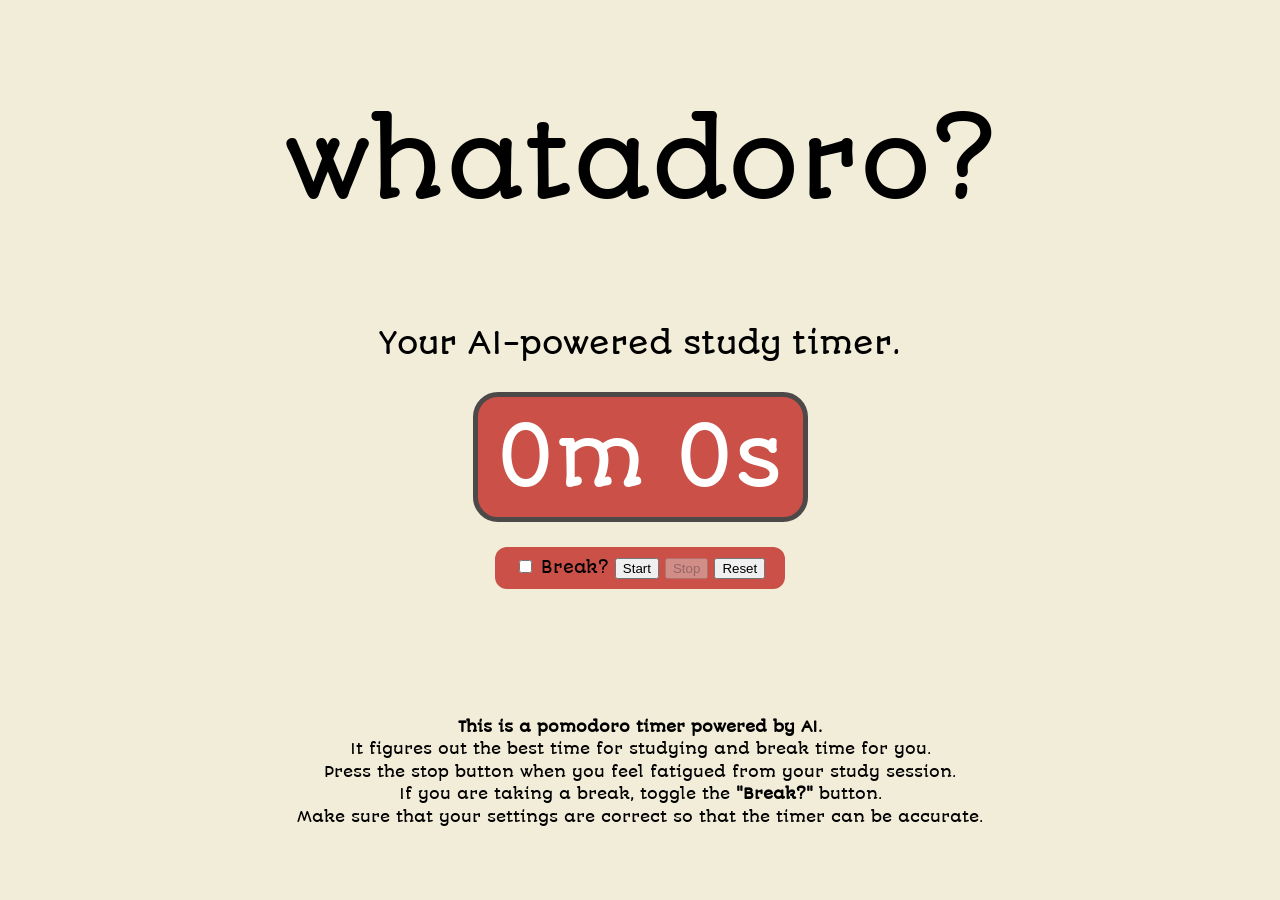
==== SmartStudyTimer.html @ c5f53da8 "Adding files from existing folder" ====
<!DOCTYPE html>
<meta charset="UTF-8">

<link href='https://fonts.googleapis.com/css?family=Autour One' rel='stylesheet'>

<head>
    <div class="top">
        <title> whatadoro </title>
        <p id="mainTitle" style="font-size:100px; padding: 0;"> whatadoro? </p>
        <p id="subheader" style="font-size:30px; padding: 0;"> Your AI-powered study timer.</p>
        <link rel="stylesheet" href="styles.css">
    </div>

</head>

<body>
    <div class = timerInterface id = "timerInterface">
        <div class="column"> 
            <div class="timer" id="timer"> 
                0m 0s <br> 
            </div>
        </div>
        
        <div class="column"> 
            <div class="buttons">            
                <input type="checkbox" id="breakToggle"> Break? 
                <button id = "startButton"> Start </button>
                <button id = "stopButton" disabled="true"> Stop </button>
                <button id = "resetButton"> Reset </button>
            </div>
        </div>
        
        <div class = "column">
            <div class="descText">
                <li> <b> This is a pomodoro timer powered by AI. </b> <br> It figures out the best time for studying and break time for you. </li> 
                <li> Press the stop button when you feel fatigued from your study session.</li>
                <li> If you are taking a break, toggle the <b> "Break?" </b> button.</li>
                <li> Make sure that your settings are correct so that the timer can be accurate.</li>
            </div>
        </div>
    </div>

    <script src="timer.js"> </script>

    <!-- A bit of a mess will need to fix up this section eventually and move some things to the CSS file-->

    <div id="popUpAll" style="display:none; position:fixed; inset:0; background:rgba(0,0,0,0.5); z-index:1000; align-items:center; justify-content:center; font-family: Autour One, 'Helvetica', 'Arial', 'sans-serif';">
        <div id="popUp" style="background: #e6e0c9;; border-radius:10px; padding:2rem; width:340px; max-height: 80vh; overflow-y:auto;">
                
            <p class = "popUpTitle"> Session complete! </p>
            <h2 class ="popUpMaintext"> How was your session overall?</h2>
            <p class="popUpSubtext"> Considering the study and break session.</p>

            <div style="text-align: center; margin-bottom: 1.5rem;">
                <div id="rating-label-1">Okay</div>
                <div id="rating-sub-1">3 / 5</div>
                    <input type="range" id="overallSlider" min="1" max="5" value="3" step="1" oninput="updateSlider(1, this.value)" style="width: 100%;"/>
                <div style="display:flex; justify-content:space-between; margin-top:6px;">
                    <span style="font-size:12px; color:#5d8353;">Worst</span>
                    <span style="font-size:12px; color:#c65757;">Best</span>
                </div>
            </div>

            <hr>

            <h2 class ="popUpMaintext"> How was your study session?</h2>
            <div style="text-align: center; margin-bottom: 1.5rem;">
                <div id="rating-label-2">Okay</div>
                <div id="rating-sub-2">3 / 5</div>
                    <input type="range" id="overallSlider" min="1" max="5" value="3" step="1" oninput="updateSlider(2, this.value)" style="width: 100%;"/>
                <div style="display:flex; justify-content:space-between; margin-top:6px;">
                    <span style="font-size:12px; color:#5d8353;">Worst</span>
                    <span style="font-size:12px; color:#c65757;">Best</span>
                </div>
            </div>

            <hr>

            <h2 class ="popUpMaintext"> How was your break?</h2>
            <div style="text-align: center; margin-bottom: 1.5rem;">
                <div id="rating-label-3">Okay</div>
                <div id="rating-sub-3">3 / 5</div>
                    <input type="range" id="overallSlider" min="1" max="5" value="3" step="1" oninput="updateSlider(3, this.value)" style="width: 100%;"/>
                <div style="display:flex; justify-content:space-between; margin-top:6px;">
                    <span style="font-size:12px; color:#5d8353;">Worst</span>
                    <span style="font-size:12px; color:#c65757;">Best</span>
                </div>
            </div>

            <hr>

            <h2 class ="popUpMaintext"> How do you feel after the session?</h2>
            <p class="popUpSubtext"> After both the break and study session.</p>
            <div style="text-align: center; margin-bottom: 1.5rem;">
                <div id="rating-label-4">Okay</div>
                <div id="rating-sub-4">3 / 5</div>
                    <input type="range" id="overallSlider" min="1" max="5" value="3" step="1" oninput="updateSlider(4, this.value)" style="width: 100%;"/>
                <div style="display:flex; justify-content:space-between; margin-top:6px;">
                    <span style="font-size:12px; color:#5d8353;">Worst</span>
                    <span style="font-size:12px; color:#c65757;">Best</span>
                </div>
            </div>

            <hr>

            <h2 class ="popUpMaintext"> How would you rate your motivation during the session?</h2>
            <div style="text-align: center; margin-bottom: 1.5rem;">
                <div id="rating-label-5">Okay</div>
                <div id="rating-sub-5">3 / 5</div>
                    <input type="range" id="overallSlider" min="1" max="5" value="3" step="1" oninput="updateSlider(5, this.value)" style="width: 100%;"/>
                <div style="display:flex; justify-content:space-between; margin-top:6px;">
                    <span style="font-size:12px; color:#5d8353;">Worst</span>
                    <span style="font-size:12px; color:#c65757;">Best</span>
                </div>
            </div>

            <hr>

            <button onclick="closePopUp()"> Submit </button> 
            <!-- replace above line with function to handle both closing and storing data -->

        </div>
    </div>

    <div class="timeRecommendation">
        <p id="studyTimeRecommendation"> Your recommended <b> study </b> time is 0m0s. </p>
        <p id="breakTimeRecommendation"> Your recommended <b> break </b> time is 0m0s.</p>
    </div>



</body>
</DOCTYPE>
---- styles.css ----
body {
    background-color: #f2edd9;
    font-family: Autour One, 'Helvetica', 'Arial', 'sans-serif';
}

.top{
    text-align: center;
    font-family: Autour One, Helvetica, Arial, sans-serif;
}

.subheader{
    text-align: center;
    font-size: 30px;
    font-family: Autour One, Helvetica, Arial, sans-serif;
}

.descText {
    font-size: 15px;
    font-family: Autour One, 'Helvetica', 'Arial', 'sans-serif';
    list-style-type: none;
    text-align: center;
    margin-left: 10%;
    margin-right: 10%;
    margin-top: 10%;
    border-radius: 25px;
    line-height: 1.5;
}

.timerInterface {
  text-align: center;
}

.timer {
    display: inline-block;
    background-color: #ca5048;
    color: white;
    font-family: Autour One, 'Helvetica', 'Arial', 'sans-serif';
    font-size: 80px;

    
    justify-content: center;
    padding: 10px 20px;
    margin-left: 30%;
    margin-right: 30%;
    margin-bottom: 2%;
    text-align: center;
    border-radius: 25px;

    border: 5px rgb(77, 73, 73) solid;
}

.buttons {
    display: inline-block;
    background-color: #ca5048;
    font-family: Autour One, 'Helvetica', 'Arial', 'sans-serif';

    padding: 10px 20px;
    border-radius: 12px;
}

.timeRecommendation {
    display: none;
    text-align: center;
    font-size: 20px;
    font-style: italic;
    font-family: Autour One, 'Helvetica', 'Arial', 'sans-serif';
}

.column {
    display: flex;
    flex-direction: column;
    align-items: center;
    justify-content: center;
}

/* Handling pop up */

.rating-label{
    font-size: 22px; 
    font-weight: 500px;
    margin-bottom: 4px;
}

.rating-sub{
    font-size: 13px;
    color: #888;
    margin-bottom: 1.25rem;
}

.hr {
    border: none;
    border-top: 5px solid #8a8180;
    margin: 1.5rem 0;
}
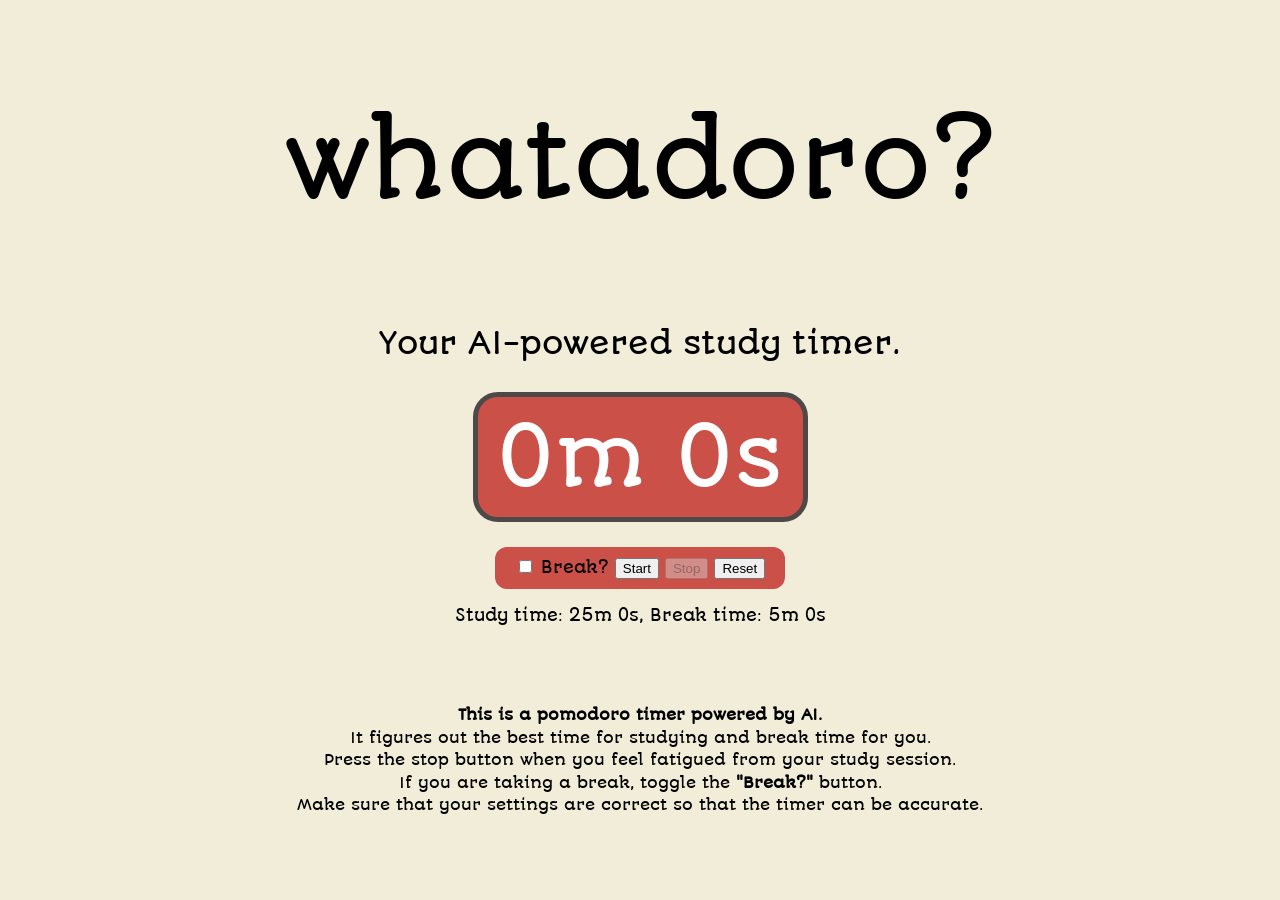
==== commit b33bf780: "added recommendation functionality" ====
--- a/SmartStudyTimer.html
+++ b/SmartStudyTimer.html
@@ -28,6 +28,10 @@
                 <button id = "stopButton" disabled="true"> Stop </button>
                 <button id = "resetButton"> Reset </button>
             </div>
+        </div>
+
+        <div class = "column">
+            <p id = "calculatedTimeDisplay"> Study time: Break Time: </p>
         </div>
         
         <div class = "column">
@@ -67,7 +71,7 @@
             <div style="text-align: center; margin-bottom: 1.5rem;">
                 <div id="rating-label-2">Okay</div>
                 <div id="rating-sub-2">3 / 5</div>
-                    <input type="range" id="overallSlider" min="1" max="5" value="3" step="1" oninput="updateSlider(2, this.value)" style="width: 100%;"/>
+                    <input type="range" id="studySlider" min="1" max="5" value="3" step="1" oninput="updateSlider(2, this.value)" style="width: 100%;"/>
                 <div style="display:flex; justify-content:space-between; margin-top:6px;">
                     <span style="font-size:12px; color:#5d8353;">Worst</span>
                     <span style="font-size:12px; color:#c65757;">Best</span>
@@ -80,7 +84,7 @@
             <div style="text-align: center; margin-bottom: 1.5rem;">
                 <div id="rating-label-3">Okay</div>
                 <div id="rating-sub-3">3 / 5</div>
-                    <input type="range" id="overallSlider" min="1" max="5" value="3" step="1" oninput="updateSlider(3, this.value)" style="width: 100%;"/>
+                    <input type="range" id="breakSlider" min="1" max="5" value="3" step="1" oninput="updateSlider(3, this.value)" style="width: 100%;"/>
                 <div style="display:flex; justify-content:space-between; margin-top:6px;">
                     <span style="font-size:12px; color:#5d8353;">Worst</span>
                     <span style="font-size:12px; color:#c65757;">Best</span>
@@ -94,7 +98,7 @@
             <div style="text-align: center; margin-bottom: 1.5rem;">
                 <div id="rating-label-4">Okay</div>
                 <div id="rating-sub-4">3 / 5</div>
-                    <input type="range" id="overallSlider" min="1" max="5" value="3" step="1" oninput="updateSlider(4, this.value)" style="width: 100%;"/>
+                    <input type="range" id="afterSlider" min="1" max="5" value="3" step="1" oninput="updateSlider(4, this.value)" style="width: 100%;"/>
                 <div style="display:flex; justify-content:space-between; margin-top:6px;">
                     <span style="font-size:12px; color:#5d8353;">Worst</span>
                     <span style="font-size:12px; color:#c65757;">Best</span>
@@ -107,7 +111,7 @@
             <div style="text-align: center; margin-bottom: 1.5rem;">
                 <div id="rating-label-5">Okay</div>
                 <div id="rating-sub-5">3 / 5</div>
-                    <input type="range" id="overallSlider" min="1" max="5" value="3" step="1" oninput="updateSlider(5, this.value)" style="width: 100%;"/>
+                    <input type="range" id="motivationSlider" min="1" max="5" value="3" step="1" oninput="updateSlider(5, this.value)" style="width: 100%;"/>
                 <div style="display:flex; justify-content:space-between; margin-top:6px;">
                     <span style="font-size:12px; color:#5d8353;">Worst</span>
                     <span style="font-size:12px; color:#c65757;">Best</span>
--- a/styles.css
+++ b/styles.css
@@ -21,7 +21,7 @@
     text-align: center;
     margin-left: 10%;
     margin-right: 10%;
-    margin-top: 10%;
+    margin-top: 5%;
     border-radius: 25px;
     line-height: 1.5;
 }
